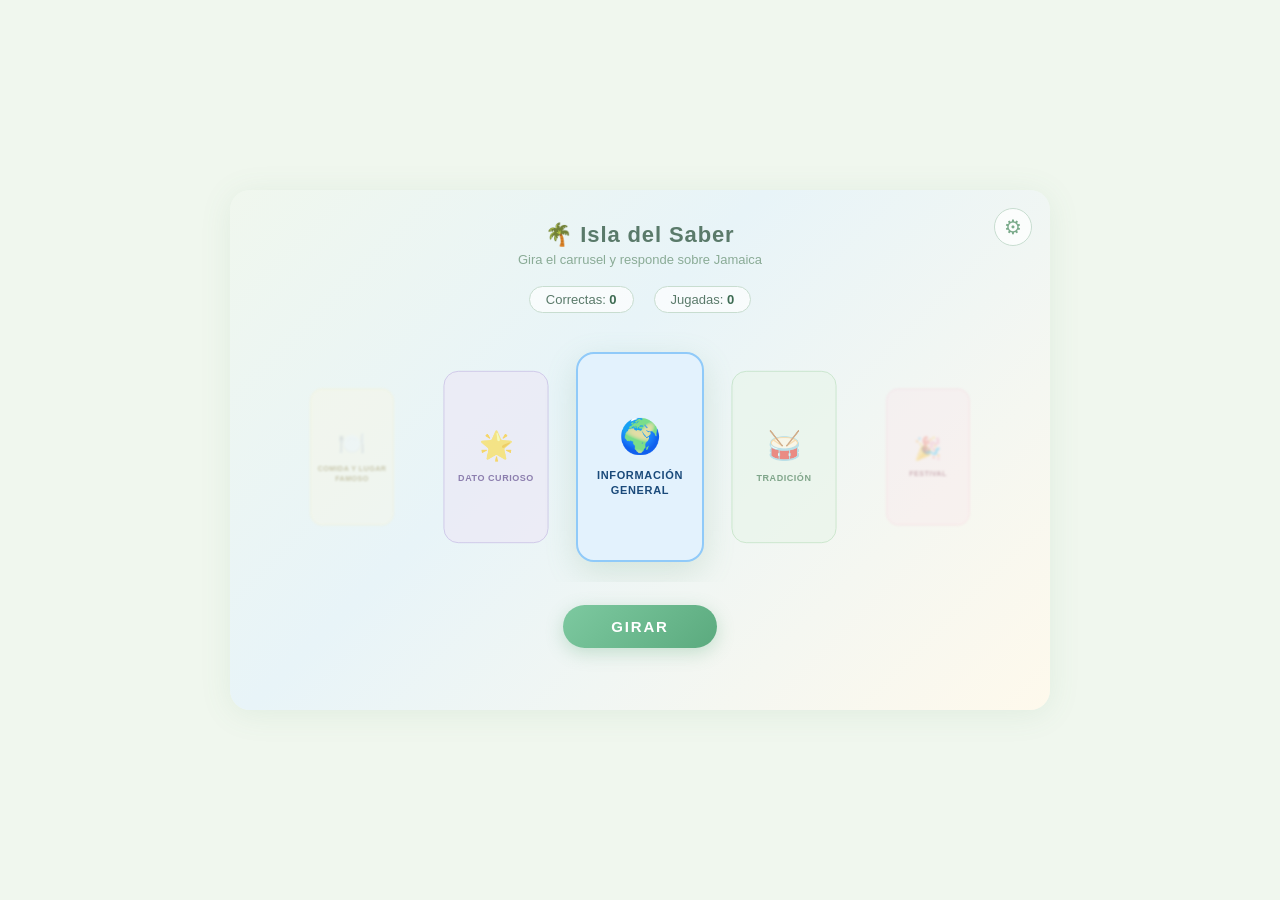
==== index.html @ 4e59eb57 "Create index.html" ====
<!DOCTYPE html>
<html lang="es">
<head>
  <meta charset="UTF-8" />
  <meta name="viewport" content="width=device-width, initial-scale=1.0" />
  <title>Isla del Saber</title>
  <link rel="stylesheet" href="Juego Jamaica/styles.css" />
</head>
<body>

  <div id="app">

    <button id="gear-btn" aria-label="Configuración">&#9881;</button>

    <div id="header">
      <h1>🌴 Isla del Saber</h1>
      <p>Gira el carrusel y responde sobre Jamaica</p>
    </div>

    <div id="score-area">
      <div class="score-pill">Correctas: <span id="score-correct">0</span></div>
      <div class="score-pill">Jugadas: <span id="score-total">0</span></div>
    </div>

    <div id="carousel-wrapper">
      <div id="carousel-track"></div>
    </div>

    <button id="spin-btn">GIRAR</button>

  </div>


  <!-- Modal de pregunta -->
  <div class="overlay" id="question-overlay">
    <div class="modal">
      <button class="modal-close" id="q-close" aria-label="Cerrar">&#10005;</button>
      <div class="cat-badge" id="modal-cat-badge"></div>
      <h2 id="modal-question"></h2>
      <input type="text" id="answer-input" placeholder="Escribe tu respuesta..." />
      <button class="btn-primary" id="check-btn">Verificar respuesta</button>
      <div id="answer-result"></div>
    </div>
  </div>


  <!-- Modal de configuración -->
  <div class="overlay" id="config-overlay">
    <div class="modal">
      <button class="modal-close" id="cfg-close" aria-label="Cerrar">&#10005;</button>
      <div class="cat-badge">&#9881; Administración</div>
      <h2>Agregar nueva pregunta</h2>

      <div class="config-field">
        <label for="cfg-cat">Categoría</label>
        <select id="cfg-cat"></select>
      </div>

      <div class="config-field">
        <label for="cfg-q">Pregunta</label>
        <textarea id="cfg-q" rows="3" placeholder="Escribe la pregunta..."></textarea>
      </div>

      <div class="config-field">
        <label for="cfg-a">Respuesta correcta</label>
        <input type="text" id="cfg-a" placeholder="Respuesta..." />
      </div>

      <button class="btn-primary" id="cfg-save">Agregar pregunta</button>
      <div id="config-msg">&#10003; Pregunta agregada correctamente.</div>
    </div>
  </div>


  <script src="Juego Jamaica/script.js"></script>
</body>
</html>
---- Juego Jamaica/styles.css ----
* {
  box-sizing: border-box;
  margin: 0;
  padding: 0;
}

body {
  font-family: 'Segoe UI', Arial, sans-serif;
  background: #f0f7ee;
  min-height: 100vh;
  display: flex;
  align-items: center;
  justify-content: center;
}

#app {
  min-height: 520px;
  width: 100%;
  max-width: 820px;
  background: linear-gradient(135deg, #f0f7ee 0%, #e8f4f8 40%, #fef9ec 100%);
  border-radius: 20px;
  padding: 2rem 1.5rem 2rem;
  position: relative;
  overflow: hidden;
  margin: 2rem auto;
  box-shadow: 0 4px 32px rgba(90, 150, 110, 0.10);
}


/* ── Encabezado ── */

#header {
  text-align: center;
  margin-bottom: 1.2rem;
}

#header h1 {
  font-size: 22px;
  font-weight: 600;
  color: #5a7a6a;
  letter-spacing: 0.04em;
}

#header p {
  font-size: 13px;
  color: #8aab96;
  margin-top: 4px;
}


/* ── Botón de engranaje (configuración) ── */

#gear-btn {
  position: absolute;
  top: 1.1rem;
  right: 1.1rem;
  background: rgba(255, 255, 255, 0.75);
  border: 1px solid #c8ddd0;
  border-radius: 50%;
  width: 38px;
  height: 38px;
  display: flex;
  align-items: center;
  justify-content: center;
  cursor: pointer;
  color: #7aaa8a;
  font-size: 20px;
  transition: background 0.2s;
  line-height: 1;
}

#gear-btn:hover {
  background: rgba(255, 255, 255, 0.97);
  color: #4a7a5a;
}


/* ── Marcador ── */

#score-area {
  display: flex;
  justify-content: center;
  gap: 20px;
  margin-bottom: 1.2rem;
}

.score-pill {
  background: rgba(255, 255, 255, 0.70);
  border: 1px solid #c8ddd0;
  border-radius: 20px;
  padding: 5px 16px;
  font-size: 13px;
  color: #5a7a6a;
}

.score-pill span {
  font-weight: 600;
  color: #3d6b52;
}


/* ── Carrusel ── */

#carousel-wrapper {
  position: relative;
  height: 250px;
  display: flex;
  align-items: center;
  justify-content: center;
  margin-bottom: 1.4rem;
  overflow: hidden;
}

#carousel-track {
  display: flex;
  align-items: center;
  gap: 16px;
}


/* ── Cartas ── */

.card {
  width: 128px;
  height: 210px;
  border-radius: 18px;
  border: 1px solid #cde0d4;
  display: flex;
  flex-direction: column;
  align-items: center;
  justify-content: center;
  position: relative;
  flex-shrink: 0;
  user-select: none;
  background: white;
  transition: transform 0.28s ease, opacity 0.28s ease, filter 0.28s ease, box-shadow 0.28s ease;
}

.card .card-icon {
  font-size: 34px;
  margin-bottom: 12px;
}

.card .card-label {
  font-size: 11px;
  font-weight: 600;
  text-align: center;
  padding: 0 10px;
  letter-spacing: 0.06em;
  text-transform: uppercase;
  line-height: 1.4;
}

/* Estados del carrusel */

.card.side-far {
  transform: scale(0.65);
  opacity: 0.30;
  filter: blur(2px);
}

.card.side-near {
  transform: scale(0.82);
  opacity: 0.58;
  filter: blur(0.6px);
}

.card.center {
  transform: scale(1);
  opacity: 1;
  filter: none;
  box-shadow: 0 10px 32px rgba(100, 160, 120, 0.20);
  z-index: 10;
  border: 2px solid #a8d4b8;
}


/* ── Botón GIRAR ── */

#spin-btn {
  display: block;
  margin: 0 auto;
  background: linear-gradient(135deg, #7dc9a0, #5baa7e);
  color: white;
  border: none;
  border-radius: 30px;
  padding: 13px 48px;
  font-size: 15px;
  font-weight: 700;
  letter-spacing: 0.12em;
  cursor: pointer;
  transition: transform 0.15s, opacity 0.2s;
  box-shadow: 0 5px 18px rgba(90, 170, 120, 0.30);
}

#spin-btn:hover:not(:disabled) {
  transform: scale(1.05);
}

#spin-btn:active:not(:disabled) {
  transform: scale(0.98);
}

#spin-btn:disabled {
  opacity: 0.50;
  cursor: not-allowed;
  transform: none;
}


/* ── Overlay (fondo de modales) ── */

.overlay {
  position: fixed;
  inset: 0;
  background: rgba(60, 90, 70, 0.24);
  display: none;
  align-items: center;
  justify-content: center;
  z-index: 200;
  padding: 1rem;
}

.overlay.open {
  display: flex;
}


/* ── Modal base ── */

.modal {
  background: #f7fbf8;
  border-radius: 22px;
  border: 1px solid #b8d8c4;
  padding: 2rem;
  max-width: 460px;
  width: 100%;
  box-shadow: 0 14px 48px rgba(60, 100, 80, 0.16);
  position: relative;
}

.modal-close {
  position: absolute;
  top: 16px;
  right: 16px;
  background: none;
  border: none;
  font-size: 18px;
  cursor: pointer;
  color: #8aaa96;
  line-height: 1;
  padding: 4px;
  border-radius: 6px;
  transition: color 0.2s, background 0.2s;
}

.modal-close:hover {
  color: #3a5a48;
  background: rgba(125, 200, 160, 0.15);
}


/* ── Badge de categoría ── */

.cat-badge {
  display: inline-flex;
  align-items: center;
  gap: 6px;
  background: #e4f4ec;
  border: 1px solid #b0d8be;
  border-radius: 20px;
  padding: 5px 16px;
  font-size: 12px;
  font-weight: 600;
  color: #3d7a52;
  margin-bottom: 1rem;
  letter-spacing: 0.05em;
}


/* ── Modal de pregunta ── */

.modal h2 {
  font-size: 16px;
  font-weight: 500;
  color: #3a5a48;
  margin-bottom: 1.2rem;
  line-height: 1.55;
}

.modal input[type="text"] {
  width: 100%;
  border: 1px solid #b8d8c4;
  border-radius: 10px;
  padding: 11px 14px;
  font-size: 14px;
  background: white;
  color: #3a5a48;
  outline: none;
  margin-bottom: 0.9rem;
  font-family: inherit;
  transition: border-color 0.2s, box-shadow 0.2s;
}

.modal input[type="text"]:focus {
  border-color: #7dc9a0;
  box-shadow: 0 0 0 3px rgba(125, 201, 160, 0.20);
}


/* ── Resultado de respuesta ── */

#answer-result {
  margin-top: 0.9rem;
  padding: 11px 16px;
  border-radius: 10px;
  font-size: 13px;
  font-weight: 500;
  display: none;
  line-height: 1.4;
}

.result-correct {
  background: #e4f4ec;
  color: #2e7a4a;
  border: 1px solid #a0d4b4;
}

.result-wrong {
  background: #fdecea;
  color: #a03030;
  border: 1px solid #f0b8b0;
}


/* ── Botón primario reutilizable ── */

.btn-primary {
  background: linear-gradient(135deg, #7dc9a0, #5baa7e);
  color: white;
  border: none;
  border-radius: 10px;
  padding: 11px 24px;
  font-size: 14px;
  font-weight: 600;
  cursor: pointer;
  transition: transform 0.15s, opacity 0.2s;
  font-family: inherit;
  letter-spacing: 0.03em;
}

.btn-primary:hover {
  transform: scale(1.03);
}

.btn-primary:active {
  transform: scale(0.98);
}


/* ── Modal de configuración ── */

.config-field {
  margin-bottom: 0.9rem;
}

.config-field label {
  font-size: 12px;
  color: #5a7a6a;
  display: block;
  margin-bottom: 5px;
  font-weight: 600;
  letter-spacing: 0.03em;
}

.config-field textarea {
  width: 100%;
  border: 1px solid #b8d8c4;
  border-radius: 10px;
  padding: 10px 14px;
  font-size: 14px;
  background: white;
  color: #3a5a48;
  outline: none;
  font-family: inherit;
  resize: vertical;
  transition: border-color 0.2s, box-shadow 0.2s;
}

.config-field textarea:focus {
  border-color: #7dc9a0;
  box-shadow: 0 0 0 3px rgba(125, 201, 160, 0.20);
}

.config-field select {
  width: 100%;
  border: 1px solid #b8d8c4;
  border-radius: 10px;
  padding: 10px 14px;
  font-size: 14px;
  background: white;
  color: #3a5a48;
  outline: none;
  font-family: inherit;
  cursor: pointer;
  transition: border-color 0.2s;
}

.config-field select:focus {
  border-color: #7dc9a0;
}

#config-msg {
  margin-top: 0.8rem;
  font-size: 13px;
  color: #3d7a52;
  font-weight: 600;
  display: none;
  padding: 8px 12px;
  background: #e4f4ec;
  border-radius: 8px;
  border: 1px solid #a0d4b4;
}

#config-overlay .modal h2 {
  margin-bottom: 1.2rem;
}


/* ── Responsive ── */

@media (max-width: 480px) {
  .card {
    width: 104px;
    height: 175px;
  }

  .card .card-icon {
    font-size: 26px;
  }

  #carousel-wrapper {
    height: 210px;
  }

  #spin-btn {
    padding: 11px 36px;
    font-size: 14px;
  }

  .modal {
    padding: 1.5rem;
  }
}
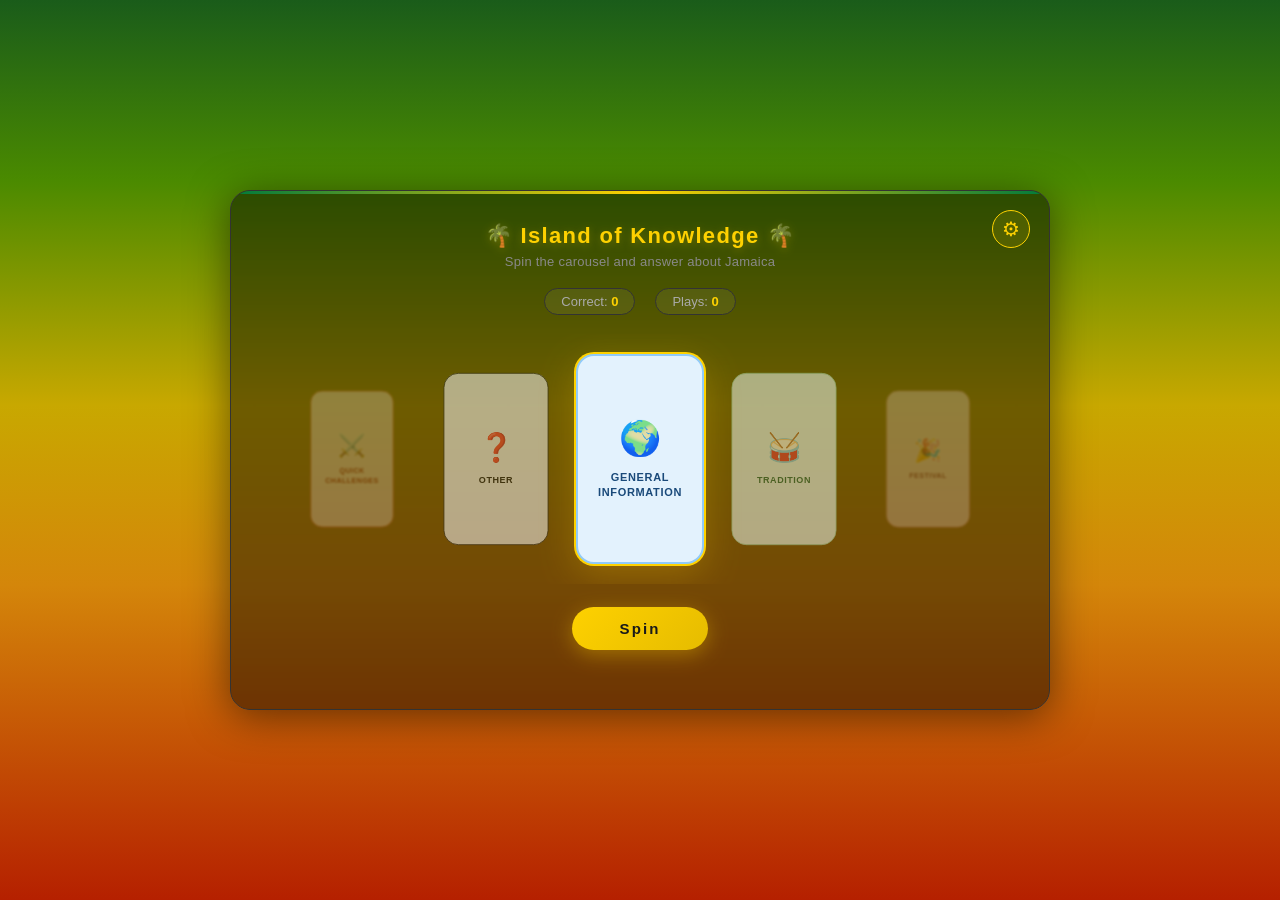
==== commit 53eba92c: "Update index.html changes the Language UI" ====
--- a/index.html
+++ b/index.html
@@ -3,7 +3,7 @@
 <head>
   <meta charset="UTF-8" />
   <meta name="viewport" content="width=device-width, initial-scale=1.0" />
-  <title>Isla del Saber</title>
+  <title>Island of Knowledge</title>
   <link rel="stylesheet" href="Juego Jamaica/styles.css" />
 </head>
 <body>
@@ -13,20 +13,20 @@
     <button id="gear-btn" aria-label="Configuración">&#9881;</button>
 
     <div id="header">
-      <h1>🌴 Isla del Saber</h1>
-      <p>Gira el carrusel y responde sobre Jamaica</p>
+      <h1>🌴 Island of Knowledge 🌴</h1>
+      <p>Spin the carousel and answer about Jamaica</p>
     </div>
 
     <div id="score-area">
-      <div class="score-pill">Correctas: <span id="score-correct">0</span></div>
-      <div class="score-pill">Jugadas: <span id="score-total">0</span></div>
+      <div class="score-pill">Correct: <span id="score-correct">0</span></div>
+      <div class="score-pill">Plays: <span id="score-total">0</span></div>
     </div>
 
     <div id="carousel-wrapper">
       <div id="carousel-track"></div>
     </div>
 
-    <button id="spin-btn">GIRAR</button>
+    <button id="spin-btn">Spin</button>
 
   </div>
 
--- a/Juego Jamaica/styles.css
+++ b/Juego Jamaica/styles.css
@@ -1,3 +1,9 @@
+/* ============================================
+   Isla del Saber — Hoja de estilos principal
+   Paleta: Bandera de Jamaica
+   Negro #1a1a1a | Dorado #fed100 | Verde #007a3d
+   ============================================ */
+
 * {
   box-sizing: border-box;
   margin: 0;
@@ -6,24 +12,39 @@
 
 body {
   font-family: 'Segoe UI', Arial, sans-serif;
-  background: #f0f7ee;
+  display: flex;
+  align-items: center;
+  justify-content: center;
+  background: linear-gradient(180deg, #1a5c1a 0%, #4a8a00 20%, #c8a800 45%, #d4860a 65%, #b52000 100%);
   min-height: 100vh;
-  display: flex;
-  align-items: center;
-  justify-content: center;
-}
+}
+
+
+/* ── Contenedor principal ── */
 
 #app {
   min-height: 520px;
   width: 100%;
   max-width: 820px;
-  background: linear-gradient(135deg, #f0f7ee 0%, #e8f4f8 40%, #fef9ec 100%);
   border-radius: 20px;
   padding: 2rem 1.5rem 2rem;
   position: relative;
   overflow: hidden;
   margin: 2rem auto;
-  box-shadow: 0 4px 32px rgba(90, 150, 110, 0.10);
+  box-shadow: 0 6px 40px rgba(0, 0, 0, 0.5);
+  border: 1px solid #333;
+
+  background: rgba(0, 0, 0, 0.45);
+  backdrop-filter: blur(2px);
+}
+
+/* Línea decorativa dorada superior */
+#app::before {
+  content: '';
+  position: absolute;
+  top: 0; left: 0; right: 0;
+  height: 3px;
+  background: linear-gradient(90deg, #007a3d, #fed100, #007a3d);
 }
 
 
@@ -36,15 +57,17 @@
 
 #header h1 {
   font-size: 22px;
-  font-weight: 600;
-  color: #5a7a6a;
-  letter-spacing: 0.04em;
+  font-weight: 700;
+  color: #fed100;
+  letter-spacing: 0.06em;
+  text-shadow: 0 2px 8px rgba(254, 209, 0, 0.25);
 }
 
 #header p {
   font-size: 13px;
-  color: #8aab96;
-  margin-top: 4px;
+  color: #888;
+  margin-top: 5px;
+  letter-spacing: 0.02em;
 }
 
 
@@ -52,10 +75,10 @@
 
 #gear-btn {
   position: absolute;
-  top: 1.1rem;
-  right: 1.1rem;
-  background: rgba(255, 255, 255, 0.75);
-  border: 1px solid #c8ddd0;
+  top: 1.2rem;
+  right: 1.2rem;
+  background: rgba(254, 209, 0, 0.12);
+  border: 1px solid #fed100;
   border-radius: 50%;
   width: 38px;
   height: 38px;
@@ -63,15 +86,14 @@
   align-items: center;
   justify-content: center;
   cursor: pointer;
-  color: #7aaa8a;
+  color: #fed100;
   font-size: 20px;
   transition: background 0.2s;
   line-height: 1;
 }
 
 #gear-btn:hover {
-  background: rgba(255, 255, 255, 0.97);
-  color: #4a7a5a;
+  background: rgba(254, 209, 0, 0.25);
 }
 
 
@@ -85,17 +107,17 @@
 }
 
 .score-pill {
-  background: rgba(255, 255, 255, 0.70);
-  border: 1px solid #c8ddd0;
+  background: rgba(255, 255, 255, 0.06);
+  border: 1px solid #333;
   border-radius: 20px;
   padding: 5px 16px;
   font-size: 13px;
-  color: #5a7a6a;
+  color: #aaa;
 }
 
 .score-pill span {
-  font-weight: 600;
-  color: #3d6b52;
+  font-weight: 700;
+  color: #fed100;
 }
 
 
@@ -124,7 +146,7 @@
   width: 128px;
   height: 210px;
   border-radius: 18px;
-  border: 1px solid #cde0d4;
+  border: 1px solid #444;
   display: flex;
   flex-direction: column;
   align-items: center;
@@ -132,7 +154,7 @@
   position: relative;
   flex-shrink: 0;
   user-select: none;
-  background: white;
+  background: #2a2a2a;
   transition: transform 0.28s ease, opacity 0.28s ease, filter 0.28s ease, box-shadow 0.28s ease;
 }
 
@@ -143,7 +165,7 @@
 
 .card .card-label {
   font-size: 11px;
-  font-weight: 600;
+  font-weight: 700;
   text-align: center;
   padding: 0 10px;
   letter-spacing: 0.06em;
@@ -155,23 +177,23 @@
 
 .card.side-far {
   transform: scale(0.65);
-  opacity: 0.30;
+  opacity: 0.25;
   filter: blur(2px);
 }
 
 .card.side-near {
   transform: scale(0.82);
-  opacity: 0.58;
-  filter: blur(0.6px);
+  opacity: 0.55;
+  filter: blur(0.5px);
 }
 
 .card.center {
   transform: scale(1);
   opacity: 1;
   filter: none;
-  box-shadow: 0 10px 32px rgba(100, 160, 120, 0.20);
+  box-shadow: 0 0 0 2px #fed100, 0 10px 36px rgba(254, 209, 0, 0.25);
   z-index: 10;
-  border: 2px solid #a8d4b8;
+  border: 2px solid #fed100;
 }
 
 
@@ -180,17 +202,17 @@
 #spin-btn {
   display: block;
   margin: 0 auto;
-  background: linear-gradient(135deg, #7dc9a0, #5baa7e);
-  color: white;
+  background: linear-gradient(135deg, #fed100, #e6bc00);
+  color: #1a1a1a;
   border: none;
   border-radius: 30px;
   padding: 13px 48px;
   font-size: 15px;
-  font-weight: 700;
-  letter-spacing: 0.12em;
+  font-weight: 800;
+  letter-spacing: 0.14em;
   cursor: pointer;
   transition: transform 0.15s, opacity 0.2s;
-  box-shadow: 0 5px 18px rgba(90, 170, 120, 0.30);
+  box-shadow: 0 5px 20px rgba(254, 209, 0, 0.35);
 }
 
 #spin-btn:hover:not(:disabled) {
@@ -202,7 +224,7 @@
 }
 
 #spin-btn:disabled {
-  opacity: 0.50;
+  opacity: 0.45;
   cursor: not-allowed;
   transform: none;
 }
@@ -213,7 +235,7 @@
 .overlay {
   position: fixed;
   inset: 0;
-  background: rgba(60, 90, 70, 0.24);
+  background: rgba(0, 0, 0, 0.65);
   display: none;
   align-items: center;
   justify-content: center;
@@ -229,13 +251,13 @@
 /* ── Modal base ── */
 
 .modal {
-  background: #f7fbf8;
+  background: #242424;
   border-radius: 22px;
-  border: 1px solid #b8d8c4;
+  border: 1px solid #3a3a2a;
   padding: 2rem;
   max-width: 460px;
   width: 100%;
-  box-shadow: 0 14px 48px rgba(60, 100, 80, 0.16);
+  box-shadow: 0 16px 56px rgba(0, 0, 0, 0.6);
   position: relative;
 }
 
@@ -247,7 +269,7 @@
   border: none;
   font-size: 18px;
   cursor: pointer;
-  color: #8aaa96;
+  color: #666;
   line-height: 1;
   padding: 4px;
   border-radius: 6px;
@@ -255,8 +277,8 @@
 }
 
 .modal-close:hover {
-  color: #3a5a48;
-  background: rgba(125, 200, 160, 0.15);
+  color: #fed100;
+  background: rgba(254, 209, 0, 0.10);
 }
 
 
@@ -266,13 +288,13 @@
   display: inline-flex;
   align-items: center;
   gap: 6px;
-  background: #e4f4ec;
-  border: 1px solid #b0d8be;
+  background: rgba(254, 209, 0, 0.12);
+  border: 1px solid #fed100;
   border-radius: 20px;
   padding: 5px 16px;
   font-size: 12px;
-  font-weight: 600;
-  color: #3d7a52;
+  font-weight: 700;
+  color: #fed100;
   margin-bottom: 1rem;
   letter-spacing: 0.05em;
 }
@@ -283,19 +305,19 @@
 .modal h2 {
   font-size: 16px;
   font-weight: 500;
-  color: #3a5a48;
+  color: #e0e0e0;
   margin-bottom: 1.2rem;
   line-height: 1.55;
 }
 
 .modal input[type="text"] {
   width: 100%;
-  border: 1px solid #b8d8c4;
+  border: 1px solid #3a3a3a;
   border-radius: 10px;
   padding: 11px 14px;
   font-size: 14px;
-  background: white;
-  color: #3a5a48;
+  background: #1a1a1a;
+  color: #e0e0e0;
   outline: none;
   margin-bottom: 0.9rem;
   font-family: inherit;
@@ -303,8 +325,8 @@
 }
 
 .modal input[type="text"]:focus {
-  border-color: #7dc9a0;
-  box-shadow: 0 0 0 3px rgba(125, 201, 160, 0.20);
+  border-color: #fed100;
+  box-shadow: 0 0 0 3px rgba(254, 209, 0, 0.15);
 }
 
 
@@ -315,38 +337,38 @@
   padding: 11px 16px;
   border-radius: 10px;
   font-size: 13px;
-  font-weight: 500;
+  font-weight: 600;
   display: none;
   line-height: 1.4;
 }
 
 .result-correct {
-  background: #e4f4ec;
-  color: #2e7a4a;
-  border: 1px solid #a0d4b4;
+  background: rgba(0, 122, 61, 0.20);
+  color: #4ddb8a;
+  border: 1px solid #007a3d;
 }
 
 .result-wrong {
-  background: #fdecea;
-  color: #a03030;
-  border: 1px solid #f0b8b0;
+  background: rgba(180, 40, 40, 0.18);
+  color: #f08080;
+  border: 1px solid #8b2020;
 }
 
 
 /* ── Botón primario reutilizable ── */
 
 .btn-primary {
-  background: linear-gradient(135deg, #7dc9a0, #5baa7e);
-  color: white;
+  background: linear-gradient(135deg, #fed100, #e6bc00);
+  color: #1a1a1a;
   border: none;
   border-radius: 10px;
   padding: 11px 24px;
   font-size: 14px;
-  font-weight: 600;
+  font-weight: 700;
   cursor: pointer;
   transition: transform 0.15s, opacity 0.2s;
   font-family: inherit;
-  letter-spacing: 0.03em;
+  letter-spacing: 0.04em;
 }
 
 .btn-primary:hover {
@@ -366,7 +388,7 @@
 
 .config-field label {
   font-size: 12px;
-  color: #5a7a6a;
+  color: #888;
   display: block;
   margin-bottom: 5px;
   font-weight: 600;
@@ -375,12 +397,12 @@
 
 .config-field textarea {
   width: 100%;
-  border: 1px solid #b8d8c4;
+  border: 1px solid #3a3a3a;
   border-radius: 10px;
   padding: 10px 14px;
   font-size: 14px;
-  background: white;
-  color: #3a5a48;
+  background: #1a1a1a;
+  color: #e0e0e0;
   outline: none;
   font-family: inherit;
   resize: vertical;
@@ -388,18 +410,18 @@
 }
 
 .config-field textarea:focus {
-  border-color: #7dc9a0;
-  box-shadow: 0 0 0 3px rgba(125, 201, 160, 0.20);
+  border-color: #fed100;
+  box-shadow: 0 0 0 3px rgba(254, 209, 0, 0.15);
 }
 
 .config-field select {
   width: 100%;
-  border: 1px solid #b8d8c4;
+  border: 1px solid #3a3a3a;
   border-radius: 10px;
   padding: 10px 14px;
   font-size: 14px;
-  background: white;
-  color: #3a5a48;
+  background: #1a1a1a;
+  color: #e0e0e0;
   outline: none;
   font-family: inherit;
   cursor: pointer;
@@ -407,23 +429,24 @@
 }
 
 .config-field select:focus {
-  border-color: #7dc9a0;
+  border-color: #fed100;
 }
 
 #config-msg {
   margin-top: 0.8rem;
   font-size: 13px;
-  color: #3d7a52;
+  color: #4ddb8a;
   font-weight: 600;
   display: none;
   padding: 8px 12px;
-  background: #e4f4ec;
+  background: rgba(0, 122, 61, 0.15);
   border-radius: 8px;
-  border: 1px solid #a0d4b4;
+  border: 1px solid #007a3d;
 }
 
 #config-overlay .modal h2 {
   margin-bottom: 1.2rem;
+  color: #e0e0e0;
 }
 
 
@@ -451,4 +474,4 @@
   .modal {
     padding: 1.5rem;
   }
-}+}
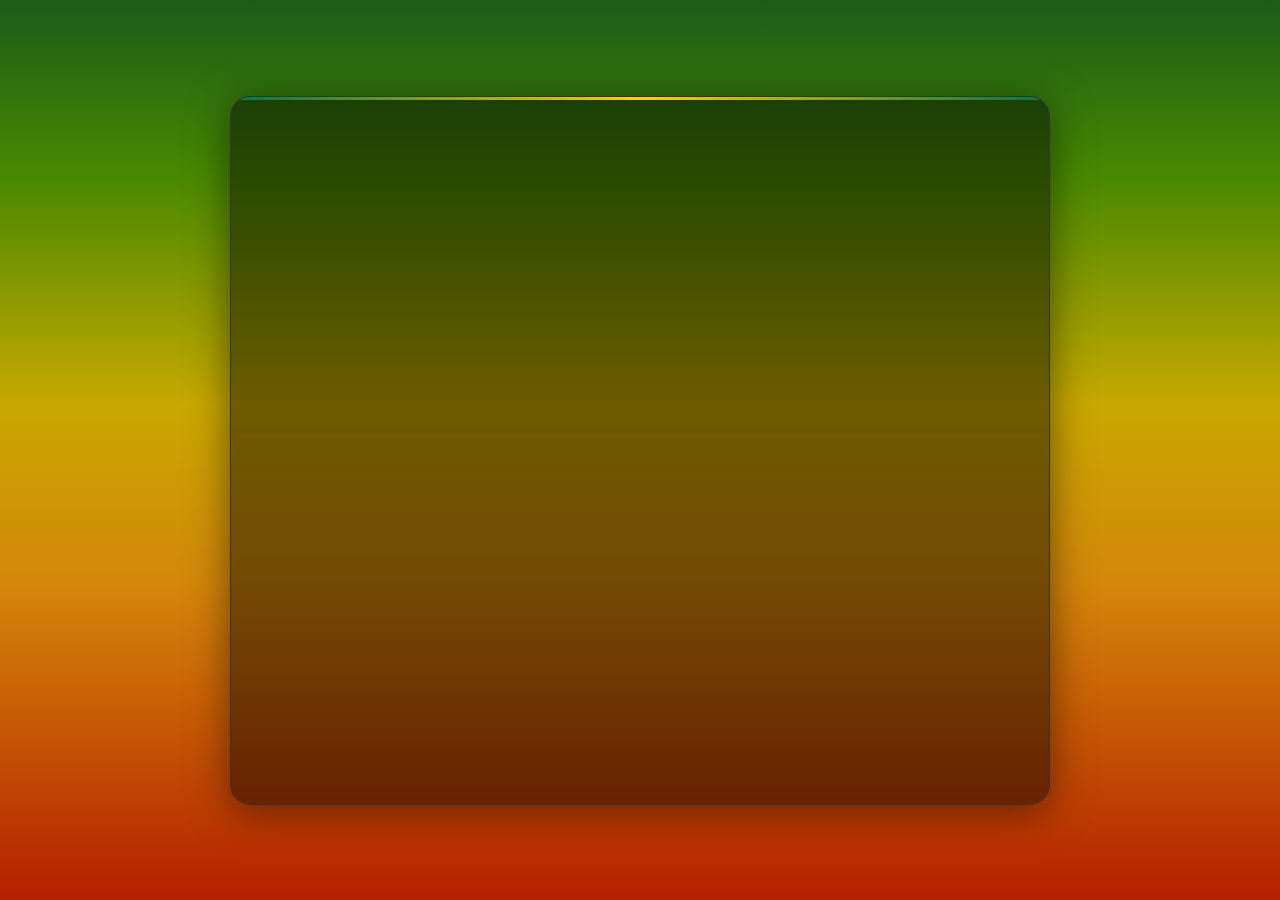
==== commit 25a64644: "Update index.html video" ====
--- a/index.html
+++ b/index.html
@@ -10,24 +10,10 @@
 
   <div id="app">
 
-    <button id="gear-btn" aria-label="Configuración">&#9881;</button>
-
-    <div id="header">
-      <h1>🌴 Island of Knowledge 🌴</h1>
-      <p>Spin the carousel and answer about Jamaica</p>
-    </div>
-
-    <div id="score-area">
-      <div class="score-pill">Correct: <span id="score-correct">0</span></div>
-      <div class="score-pill">Plays: <span id="score-total">0</span></div>
-    </div>
-
-    <div id="carousel-wrapper">
-      <div id="carousel-track"></div>
-    </div>
-
-    <button id="spin-btn">Spin</button>
-
+    <iframe width="360" height="639" src="https://www.youtube.com/embed/BUVCrP65VFs"
+      title="F2L avanzado pero fácil, rápido y eficiente! #shorts" frameborder="0"
+      allow="accelerometer; autoplay; clipboard-write; encrypted-media; gyroscope; picture-in-picture; web-share"
+      referrerpolicy="strict-origin-when-cross-origin" allowfullscreen></iframe>
   </div>
 
 
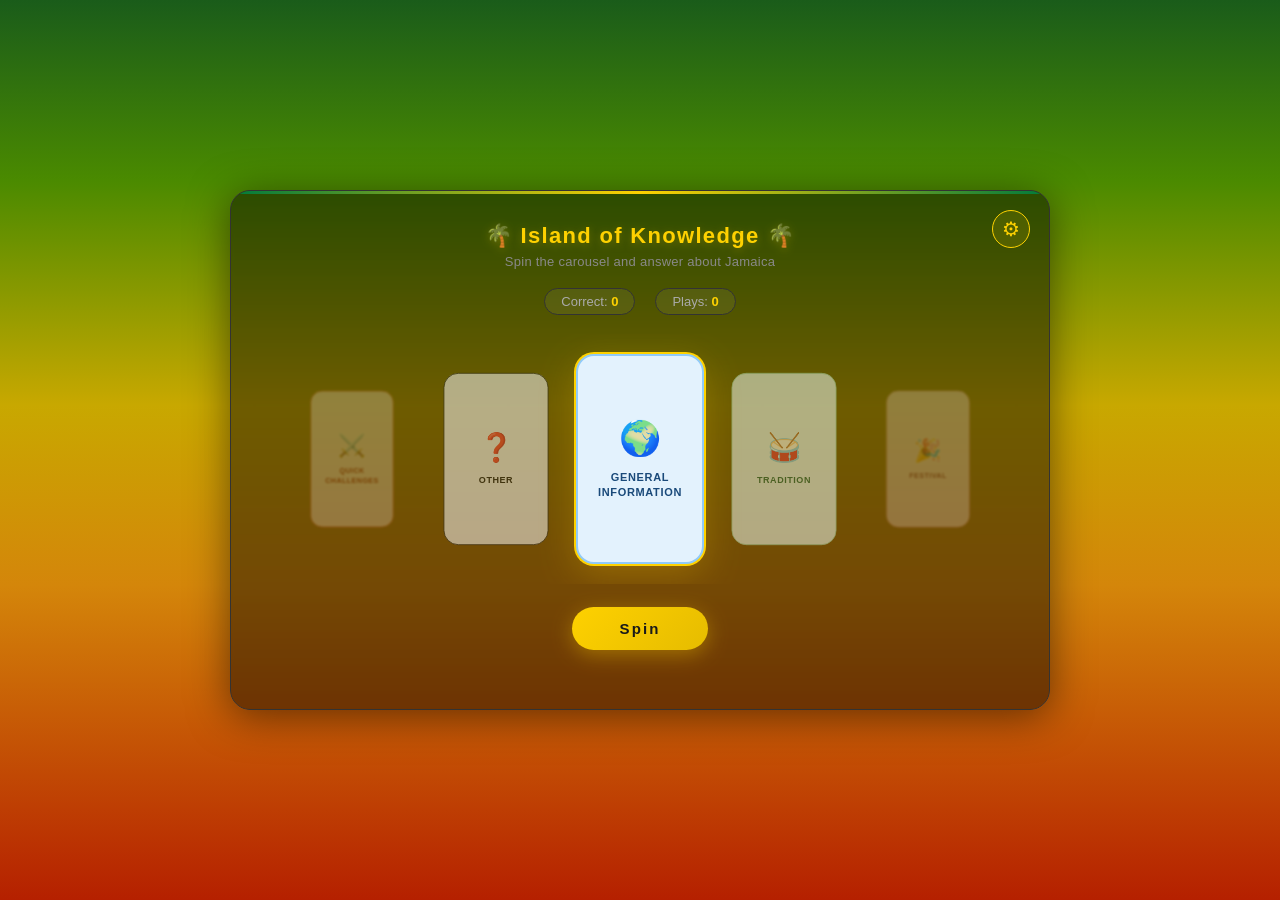
==== commit c56512b5: "Update index.html correcion" ====
--- a/index.html
+++ b/index.html
@@ -10,10 +10,23 @@
 
   <div id="app">
 
-    <iframe width="360" height="639" src="https://www.youtube.com/embed/BUVCrP65VFs"
-      title="F2L avanzado pero fácil, rápido y eficiente! #shorts" frameborder="0"
-      allow="accelerometer; autoplay; clipboard-write; encrypted-media; gyroscope; picture-in-picture; web-share"
-      referrerpolicy="strict-origin-when-cross-origin" allowfullscreen></iframe>
+    <button id="gear-btn" aria-label="Configuración">&#9881;</button>
+
+    <div id="header">
+      <h1>🌴 Island of Knowledge 🌴</h1>
+      <p>Spin the carousel and answer about Jamaica</p>
+    </div>
+
+    <div id="score-area">
+      <div class="score-pill">Correct: <span id="score-correct">0</span></div>
+      <div class="score-pill">Plays: <span id="score-total">0</span></div>
+    </div>
+
+    <div id="carousel-wrapper">
+      <div id="carousel-track"></div>
+    </div>
+
+    <button id="spin-btn">Spin</button>
   </div>
 
 
